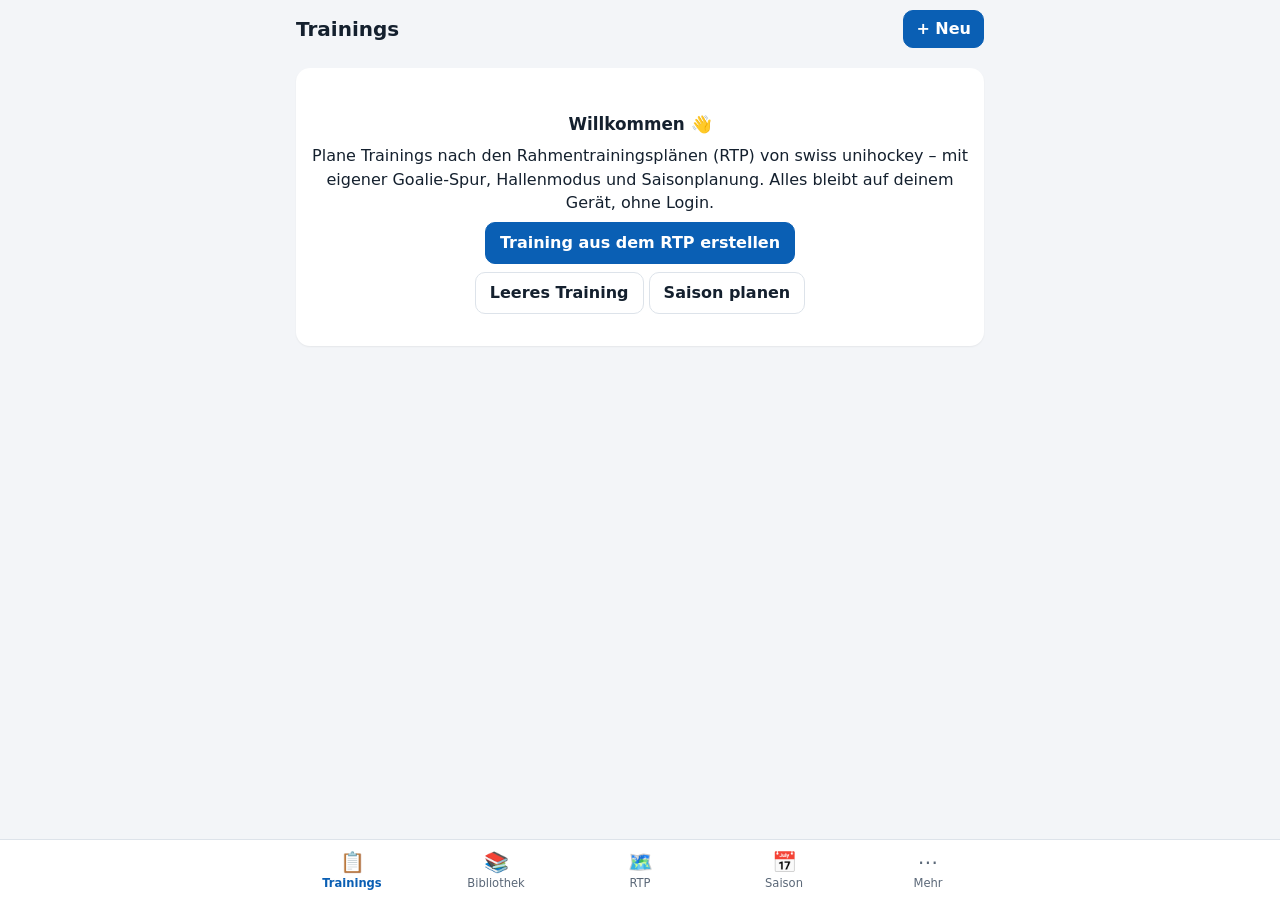
==== app/index.html @ ea3c682f "Unihockey-Trainingsplaner: erste Version Co-Authored-By: Claude Fable 5.2 <noreply@anthropic.com>" ====
<!doctype html>
<html lang="de">
<head>
<meta charset="utf-8">
<meta name="viewport" content="width=device-width,initial-scale=1,viewport-fit=cover">
<title>Unihockey Trainingsplaner</title>
<meta name="description" content="Trainings nach den Rahmentrainingsplänen planen – mit Goalie-Spur, Hallenmodus und Saisonplanung. Ohne Login, offline nutzbar.">
<meta name="theme-color" content="#0a5fb4">
<meta name="mobile-web-app-capable" content="yes">
<meta name="apple-mobile-web-app-capable" content="yes">
<meta name="apple-mobile-web-app-title" content="Trainingsplaner">
<link rel="manifest" href="manifest.webmanifest">
<link rel="icon" href="icon-192.png">
<link rel="apple-touch-icon" href="icon-192.png">
<link rel="stylesheet" href="style.css">
</head>
<body>
<main id="app"></main>
<nav id="nav"></nav>
<div id="modal"></div>
<div id="toast"></div>
<script src="data-rtp.js"></script>
<script src="data-goalie.js"></script>
<script src="qrcode.js"></script>
<script src="app.js"></script>
</body>
</html>
---- app/style.css ----
:root {
  --bg: #f3f5f8; --card: #fff; --text: #14202e; --muted: #5b6878; --line: #dde3ea; --pri: #0a5fb4; --pri-t: #fff;
  --gbg: #fff3e3; --gfg: #a5540a; --danger: #c0392b; --c: #6b7785; --nav: 60px;
}
@media (prefers-color-scheme: dark) {
  :root { --bg: #0e141b; --card: #18212b; --text: #e8eef5; --muted: #9aa8b8; --line: #2a3644; --pri: #4b9df0; --pri-t: #06182b; --gbg: #33250f; --gfg: #f0b673; --danger: #ef6b5c; }
}
* { box-sizing: border-box; -webkit-tap-highlight-color: transparent; }
html { -webkit-text-size-adjust: 100%; }
body { margin: 0; background: var(--bg); color: var(--text); font: 16px/1.45 system-ui, -apple-system, "Segoe UI", Roboto, sans-serif; overscroll-behavior-y: contain; }
#app { max-width: 720px; margin: 0 auto; padding: 0 16px calc(var(--nav) + 28px + env(safe-area-inset-bottom)); }
a { color: var(--pri); text-decoration: none; }
h1 { font-size: 1.25rem; margin: 0; flex: 1; overflow: hidden; text-overflow: ellipsis; white-space: nowrap; }
h2 { font-size: 1.05rem; margin: 20px 0 8px; } h3 { font-size: .95rem; margin: 16px 0 6px; }
.nomargin { margin: 0 0 4px; } p { margin: 8px 0; } ul { margin: 6px 0; padding-left: 20px; }
.muted { color: var(--muted); } .small { font-size: .86rem; } .center { text-align: center; justify-content: center; } .nowrap { white-space: nowrap; } .warn { color: var(--danger); }
.top { position: sticky; top: 0; z-index: 5; display: flex; align-items: center; gap: 10px; padding: calc(10px + env(safe-area-inset-top)) 0 10px; background: var(--bg); }
.back { font-size: 2rem; line-height: 1; padding: 0 10px 4px 0; }
.card { display: block; background: var(--card); color: var(--text); border-radius: 14px; padding: 12px 14px; margin: 10px 0; box-shadow: 0 1px 2px rgba(0, 0, 0, .06); }
.item, .lcard, .week[style] { border-left: 5px solid var(--c); }
.row { display: flex; align-items: center; gap: 8px; } .row.wrap { flex-wrap: wrap; } .grow { flex: 1; } .col { display: flex; flex-direction: column; gap: 8px; }
.row > b:first-child { flex: 1; min-width: 0; }
.grid2 { display: grid; grid-template-columns: 1fr 1fr; gap: 10px; }
.btn { display: inline-flex; align-items: center; justify-content: center; gap: 6px; min-height: 42px; padding: 8px 14px; border-radius: 10px; border: 1px solid var(--line); background: var(--card); color: var(--text); font: inherit; font-weight: 600; cursor: pointer; }
.btn.pri { background: var(--pri); color: var(--pri-t); border-color: var(--pri); }
.btn.sm { min-height: 34px; padding: 4px 10px; font-size: .86rem; } .btn.big { min-height: 54px; font-size: 1.1rem; flex: 1; }
.btn.block { width: 100%; margin: 10px 0; } .btn.danger { color: var(--danger); } .btn.gbtn { color: var(--gfg); background: var(--gbg); border-color: transparent; }
.btn:disabled { opacity: .4; }
label { display: block; font-size: .8rem; color: var(--muted); margin: 10px 0 0; }
input, select, textarea { width: 100%; font: inherit; color: var(--text); background: var(--bg); border: 1px solid var(--line); border-radius: 10px; padding: 9px 10px; margin-top: 3px; min-height: 42px; }
textarea { resize: vertical; line-height: 1.4; }
input.title { font-size: 1.15rem; font-weight: 700; background: transparent; border-color: transparent; padding-left: 0; }
input[type=search] { margin: 4px 0 8px; background: var(--card); }
details > summary { cursor: pointer; padding: 8px 0; font-weight: 600; } details.card > summary { padding: 2px 0; }
.dot { display: inline-block; width: 10px; height: 10px; border-radius: 50%; margin-right: 6px; background: var(--c); }
.chips { display: flex; flex-wrap: wrap; gap: 6px; margin: 8px 0; }
.chip { display: inline-flex; align-items: center; min-height: 32px; padding: 3px 11px; border-radius: 16px; border: 1px solid var(--line); background: var(--card); color: var(--text); font: inherit; font-size: .84rem; cursor: pointer; }
span.chip { min-height: 24px; cursor: default; } .chip[style] { border-color: var(--c); color: var(--c); }
.chip.sel { background: var(--pri); border-color: var(--pri); color: var(--pri-t); }
.bar { display: flex; height: 6px; border-radius: 3px; overflow: hidden; gap: 2px; margin-top: 8px; } .bar i { display: block; }
.item .name { flex: 1; min-width: 0; font-weight: 600; background: transparent; border-color: transparent; padding-left: 2px; }
.item .min { width: 54px; padding: 9px 6px; text-align: right; flex: none; }
.tog { border: 0; background: none; color: var(--muted); font-size: 1.1rem; min-width: 26px; padding: 0; min-height: 42px; cursor: pointer; }
.gline { color: var(--muted); padding: 2px 0 2px 34px; overflow: hidden; text-overflow: ellipsis; white-space: nowrap; cursor: pointer; }
.gbox { background: var(--gbg); border-radius: 10px; padding: 10px 12px; margin: 10px 0; } .gbox > b { color: var(--gfg); } .gbox p { margin: 4px 0; }
.gbox input, .gbox select, .gbox textarea { background: var(--card); }
.acts { margin-top: 12px; } .sum { margin: 14px 2px 4px; } .foot { margin-top: 22px; }
.pickbar { background: var(--pri); color: var(--pri-t); } .empty { text-align: center; padding: 24px 16px; }
.slot { padding: 6px 0; border-top: 1px solid var(--line); } .slot:first-of-type { border-top: 0; }
.week.hol { opacity: .55; } .week.now { outline: 2px solid var(--pri); }
#nav { position: fixed; left: 0; right: 0; bottom: 0; z-index: 10; display: flex; justify-content: center; background: var(--card); border-top: 1px solid var(--line); padding-bottom: env(safe-area-inset-bottom); }
#nav a { flex: 1; max-width: 144px; height: var(--nav); display: flex; flex-direction: column; align-items: center; justify-content: center; font-size: .72rem; color: var(--muted); }
#nav a span { font-size: 1.25rem; line-height: 1.3; } #nav a.on { color: var(--pri); font-weight: 700; }
#modal { display: none; } #modal.on { display: block; position: fixed; inset: 0; z-index: 20; }
.backdrop { position: absolute; inset: 0; background: rgba(0, 0, 0, .5); }
.sheet { position: absolute; left: 0; right: 0; bottom: 0; max-width: 720px; margin: 0 auto; max-height: 90vh; overflow: auto; background: var(--card); border-radius: 18px 18px 0 0; padding: 6px 18px calc(20px + env(safe-area-inset-bottom)); }
.qr { max-width: 280px; margin: 12px auto; background: #fff; padding: 6px; border-radius: 10px; } .qr svg { display: block; width: 100%; height: auto; }
#toast { position: fixed; left: 50%; bottom: calc(var(--nav) + 20px + env(safe-area-inset-bottom)); transform: translateX(-50%) translateY(20px); background: #14202e; color: #fff; padding: 9px 16px; border-radius: 20px; font-size: .9rem; opacity: 0; pointer-events: none; transition: .2s; z-index: 30; white-space: nowrap; }
#toast.on { opacity: 1; transform: translateX(-50%); }
/* Hallenmodus */
body.running #nav { display: none; } body.running #app { padding-bottom: 110px; }
.runtop { padding: calc(10px + env(safe-area-inset-top)) 0 8px; }
.dots { display: flex; gap: 3px; margin: 4px 0 14px; } .dots i { height: 8px; border-radius: 4px; background: var(--line); cursor: pointer; } .dots i.done { background: var(--muted); } .dots i.cur { background: var(--c); }
.runname { white-space: normal; font-size: 1.7rem; line-height: 1.2; text-align: center; border-bottom: 4px solid var(--c); padding-bottom: 8px; }
.clock { font-size: 4.6rem; font-weight: 800; text-align: center; font-variant-numeric: tabular-nums; line-height: 1.15; } .clock.over { color: var(--danger); }
.run .card p, .run .gbox p { font-size: 1.05rem; }
.runnav { position: fixed; left: 0; right: 0; bottom: 0; max-width: 720px; margin: 0 auto; padding: 10px 16px calc(12px + env(safe-area-inset-bottom)); background: var(--bg); }
@media print {
  #nav, .top .btn, .back, #toast { display: none !important; } body { background: #fff; color: #000; } .top { position: static; }
  .card { box-shadow: none; border: 1px solid #ccc; break-inside: avoid; } #app { max-width: none; padding: 0; }
}
/* Blöcke, Auswahl, Rückgängig */
.top .btn { min-height: 38px; padding: 6px 12px; }
.ghead { margin-top: 18px; } .ghead h2 { flex: 1; margin: 0; min-width: 0; }
.tcard.past { opacity: .6; } .tcard.picked { outline: 2px solid var(--pri); } .tcard[data-a] { cursor: pointer; }
.selbar { position: sticky; top: 58px; z-index: 4; } .selbar b { flex: 1; }
#toast.act { pointer-events: auto; } #toast button { margin-left: 10px; background: none; border: 0; color: #7cc0ff; font: inherit; font-weight: 700; cursor: pointer; padding: 4px; }
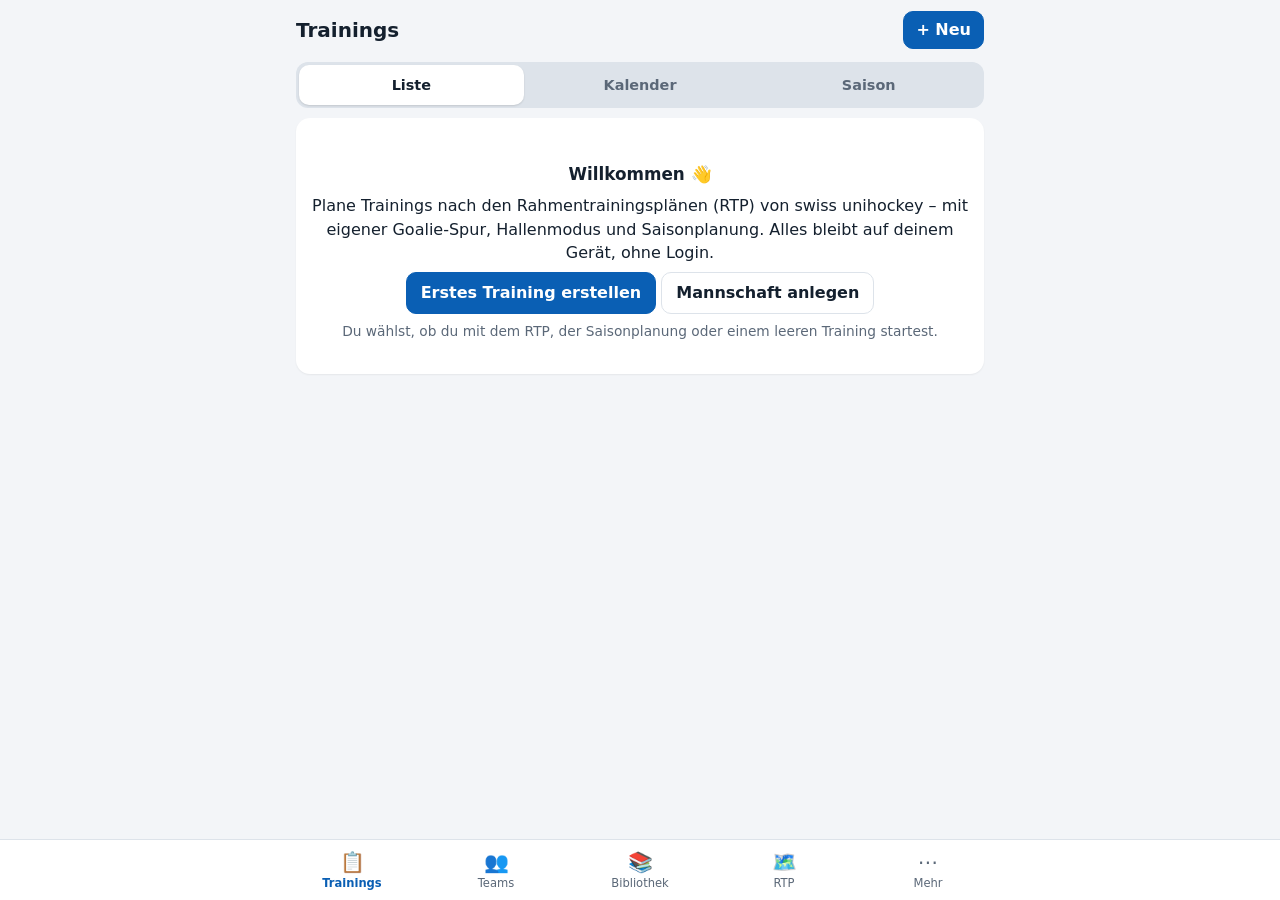
==== commit 4bcef77e: "UTP-Erklärungen schneller öffnen: Verbindung vorab aufbauen Co-Authored-By: Claude Fable 5.2 <norepl" ====
--- a/app/index.html
+++ b/app/index.html
@@ -9,6 +9,8 @@
 <meta name="mobile-web-app-capable" content="yes">
 <meta name="apple-mobile-web-app-capable" content="yes">
 <meta name="apple-mobile-web-app-title" content="Trainingsplaner">
+<link rel="preconnect" href="https://utp.swissunihockey.ch">
+<link rel="dns-prefetch" href="https://utp.swissunihockey.ch">
 <link rel="manifest" href="manifest.webmanifest">
 <link rel="icon" href="icon-192.png">
 <link rel="apple-touch-icon" href="icon-192.png">
--- a/app/style.css
+++ b/app/style.css
@@ -14,8 +14,12 @@
 h2 { font-size: 1.05rem; margin: 20px 0 8px; } h3 { font-size: .95rem; margin: 16px 0 6px; }
 .nomargin { margin: 0 0 4px; } p { margin: 8px 0; } ul { margin: 6px 0; padding-left: 20px; }
 .muted { color: var(--muted); } .small { font-size: .86rem; } .center { text-align: center; justify-content: center; } .nowrap { white-space: nowrap; } .warn { color: var(--danger); }
-.top { position: sticky; top: 0; z-index: 5; display: flex; align-items: center; gap: 10px; padding: calc(10px + env(safe-area-inset-top)) 0 10px; background: var(--bg); }
-.back { font-size: 2rem; line-height: 1; padding: 0 10px 4px 0; }
+.top { position: sticky; top: 0; z-index: 5; padding: calc(8px + env(safe-area-inset-top)) 0 8px; background: var(--bg); }
+.trow { display: flex; align-items: center; gap: 10px; min-height: 44px; } .ttl { flex: 1; min-width: 0; } .sub { font-size: .8rem; color: var(--muted); overflow: hidden; text-overflow: ellipsis; white-space: nowrap; }
+.back { display: inline-flex; align-items: center; gap: 2px; min-height: 44px; font-size: 1.9rem; line-height: 1; padding: 0 6px 3px 0; flex: none; } .back span { font-size: .88rem; font-weight: 600; padding-bottom: 3px; max-width: 5.5em; overflow: hidden; text-overflow: ellipsis; white-space: nowrap; }
+.ctx { display: flex; flex-wrap: wrap; align-items: center; gap: 8px; margin-top: 6px; padding: 8px 10px; border-radius: 12px; background: var(--pri); color: var(--pri-t); font-size: .86rem; line-height: 1.3; } .ctx .btn { background: transparent; color: var(--pri-t); border-color: currentColor; }
+.steps { display: flex; gap: 4px; flex: 0 0 100%; } .steps i { flex: 1; height: 4px; border-radius: 2px; background: rgba(255,255,255,.35); } .steps i.on { background: var(--pri-t); }
+.card.okbar { display: flex; align-items: center; gap: 8px; border-left: 5px solid #2e9e6b; } .card.choice { width: 100%; text-align: left; border: 0; font: inherit; cursor: pointer; display: flex; flex-direction: column; gap: 4px; padding: 16px; min-height: 64px; }
 .card { display: block; background: var(--card); color: var(--text); border-radius: 14px; padding: 12px 14px; margin: 10px 0; box-shadow: 0 1px 2px rgba(0, 0, 0, .06); }
 .item, .lcard, .week[style] { border-left: 5px solid var(--c); }
 .row { display: flex; align-items: center; gap: 8px; } .row.wrap { flex-wrap: wrap; } .grow { flex: 1; } .col { display: flex; flex-direction: column; gap: 8px; }
@@ -45,7 +49,7 @@
 .gbox { background: var(--gbg); border-radius: 10px; padding: 10px 12px; margin: 10px 0; } .gbox > b { color: var(--gfg); } .gbox p { margin: 4px 0; }
 .gbox input, .gbox select, .gbox textarea { background: var(--card); }
 .acts { margin-top: 12px; } .sum { margin: 14px 2px 4px; } .foot { margin-top: 22px; }
-.pickbar { background: var(--pri); color: var(--pri-t); } .empty { text-align: center; padding: 24px 16px; }
+.empty { text-align: center; padding: 24px 16px; }
 .slot { padding: 6px 0; border-top: 1px solid var(--line); } .slot:first-of-type { border-top: 0; }
 .week.hol { opacity: .55; } .week.now { outline: 2px solid var(--pri); }
 #nav { position: fixed; left: 0; right: 0; bottom: 0; z-index: 10; display: flex; justify-content: center; background: var(--card); border-top: 1px solid var(--line); padding-bottom: env(safe-area-inset-bottom); }
@@ -66,7 +70,7 @@
 .run .card p, .run .gbox p { font-size: 1.05rem; }
 .runnav { position: fixed; left: 0; right: 0; bottom: 0; max-width: 720px; margin: 0 auto; padding: 10px 16px calc(12px + env(safe-area-inset-bottom)); background: var(--bg); }
 @media print {
-  #nav, .top .btn, .back, #toast { display: none !important; } body { background: #fff; color: #000; } .top { position: static; }
+  #nav, .top .btn, .back, #toast, .utp, .ctx { display: none !important; } body { background: #fff; color: #000; } .top { position: static; }
   .card { box-shadow: none; border: 1px solid #ccc; break-inside: avoid; } #app { max-width: none; padding: 0; }
 }
 /* Blöcke, Auswahl, Rückgängig */
@@ -75,3 +79,20 @@
 .tcard.past { opacity: .6; } .tcard.picked { outline: 2px solid var(--pri); } .tcard[data-a] { cursor: pointer; }
 .selbar { position: sticky; top: 58px; z-index: 4; } .selbar b { flex: 1; }
 #toast.act { pointer-events: auto; } #toast button { margin-left: 10px; background: none; border: 0; color: #7cc0ff; font: inherit; font-weight: 700; cursor: pointer; padding: 4px; }
+
+/* RTP-Zusammenfassung */
+.rtpsum { border-left: 4px solid var(--pri); } .rtpsum > summary, .rs-h { font-weight: 600; font-size: .95rem; display: block; }
+.rtpsum .rs-v { margin: 0 0 8px; } .rtpsum .small.muted { margin-top: 8px; } .rtpsum .rs-sec { margin: 4px 0 0; }
+.run .rtpsum p { font-size: .95rem; }
+
+/* Mannschaften, Umschalter */
+.seg { display: flex; gap: 4px; padding: 3px; margin: 2px 0 8px; border-radius: 12px; background: var(--line); } .seg a { flex: 1; text-align: center; padding: 8px 6px; min-height: 40px; border-radius: 10px; color: var(--muted); font-weight: 600; font-size: .9rem; display: flex; align-items: center; justify-content: center; } .seg a.on { background: var(--card); color: var(--text); box-shadow: 0 1px 2px rgba(0,0,0,.12); }
+.chip.swatch { width: 40px; min-height: 40px; padding: 0; border-radius: 50%; border: 3px solid transparent; } .chip.swatch.sel { border-color: var(--text); background: var(--c); }
+.tcard .dot, .chip .dot { margin-right: 5px; }
+
+/* Kalender */
+.calnav { margin: 4px 0 8px; } .calnav .btn { min-width: 48px; font-size: 1.3rem; } .calnav b { font-size: 1.05rem; }
+.cal-h, .cal-g { display: grid; grid-template-columns: repeat(7, 1fr); gap: 3px; } .cal-h span { text-align: center; font-size: .75rem; color: var(--muted); padding: 2px 0 4px; }
+.cal-d { min-height: 52px; padding: 4px 2px; border: 1px solid var(--line); border-radius: 10px; background: var(--card); color: var(--text); font: inherit; display: flex; flex-direction: column; align-items: center; justify-content: flex-start; gap: 4px; cursor: pointer; }
+.cal-d .n { font-size: .9rem; font-weight: 600; line-height: 1.2; } .cal-d.oth { opacity: .45; } .cal-d.today .n { background: var(--pri); color: var(--pri-t); border-radius: 50%; min-width: 24px; text-align: center; } .cal-d.sel { outline: 2px solid var(--pri); outline-offset: -1px; }
+.cal-d .dots { display: flex; gap: 3px; align-items: center; min-height: 8px; } .cal-d .dots i { width: 8px; height: 8px; border-radius: 50%; display: block; } .cal-d .dots b { font-size: .65rem; color: var(--muted); }
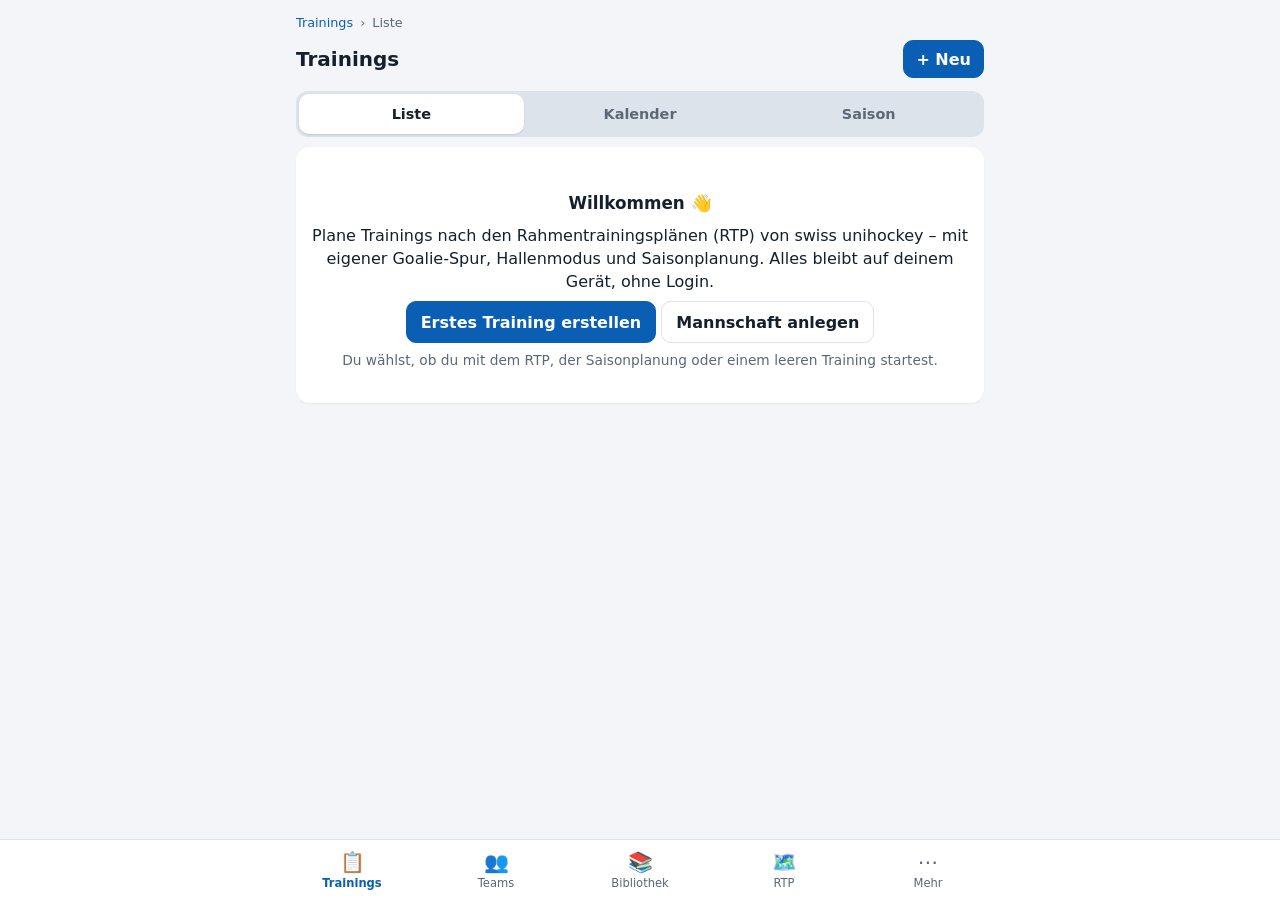
==== commit 73d5c891: "Athletik der D-Junioren als einzelne Uebungen mit RTP-Angaben; Swiss Way Warm-up mit Tagesauswahl Pr" ====
--- a/app/index.html
+++ b/app/index.html
@@ -23,7 +23,10 @@
 <div id="toast"></div>
 <script src="data-rtp.js"></script>
 <script src="data-goalie.js"></script>
+<script src="data-swissway.js"></script>
+<script src="data-utp.js"></script>
 <script src="qrcode.js"></script>
+<script src="sync-config.js"></script>
 <script src="app.js"></script>
 </body>
 </html>
--- a/app/style.css
+++ b/app/style.css
@@ -61,6 +61,14 @@
 .qr { max-width: 280px; margin: 12px auto; background: #fff; padding: 6px; border-radius: 10px; } .qr svg { display: block; width: 100%; height: auto; }
 #toast { position: fixed; left: 50%; bottom: calc(var(--nav) + 20px + env(safe-area-inset-bottom)); transform: translateX(-50%) translateY(20px); background: #14202e; color: #fff; padding: 9px 16px; border-radius: 20px; font-size: .9rem; opacity: 0; pointer-events: none; transition: .2s; z-index: 30; white-space: nowrap; }
 #toast.on { opacity: 1; transform: translateX(-50%); }
+/* Brotkrumen (Kopfzeile): alle Ebenen ausser der letzten sind Links; bei Platzmangel scrollt nur die Leiste */
+.crumbs { display: flex; align-items: center; gap: 5px; overflow-x: auto; white-space: nowrap; font-size: .8rem; line-height: 1.2; margin: 0 -2px; scrollbar-width: none; overscroll-behavior-x: contain; }
+.crumbs::-webkit-scrollbar { display: none; }
+.crumbs > * { flex: none; max-width: 13em; overflow: hidden; text-overflow: ellipsis; padding: 7px 2px; }
+.crumbs i { font-style: normal; color: var(--muted); padding-left: 0; padding-right: 0; }
+.crumbs a { color: var(--pri); } .crumbs .cur { color: var(--muted); }
+.crumbs.run { padding-top: env(safe-area-inset-top); font-size: .72rem; margin: 0; } .crumbs.run > * { padding-top: 4px; padding-bottom: 0; color: var(--muted); }
+.run .crumbs + .runtop { padding-top: 2px; }
 /* Hallenmodus */
 body.running #nav { display: none; } body.running #app { padding-bottom: 110px; }
 .runtop { padding: calc(10px + env(safe-area-inset-top)) 0 8px; }
@@ -70,14 +78,14 @@
 .run .card p, .run .gbox p { font-size: 1.05rem; }
 .runnav { position: fixed; left: 0; right: 0; bottom: 0; max-width: 720px; margin: 0 auto; padding: 10px 16px calc(12px + env(safe-area-inset-bottom)); background: var(--bg); }
 @media print {
-  #nav, .top .btn, .back, #toast, .utp, .ctx { display: none !important; } body { background: #fff; color: #000; } .top { position: static; }
+  #nav, .top .btn, .back, .crumbs, #toast, .utp, .ctx { display: none !important; } body { background: #fff; color: #000; } .top { position: static; }
   .card { box-shadow: none; border: 1px solid #ccc; break-inside: avoid; } #app { max-width: none; padding: 0; }
 }
 /* Blöcke, Auswahl, Rückgängig */
 .top .btn { min-height: 38px; padding: 6px 12px; }
 .ghead { margin-top: 18px; } .ghead h2 { flex: 1; margin: 0; min-width: 0; }
 .tcard.past { opacity: .6; } .tcard.picked { outline: 2px solid var(--pri); } .tcard[data-a] { cursor: pointer; }
-.selbar { position: sticky; top: 58px; z-index: 4; } .selbar b { flex: 1; }
+.selbar { position: sticky; top: 92px; z-index: 4; } .selbar b { flex: 1; }
 #toast.act { pointer-events: auto; } #toast button { margin-left: 10px; background: none; border: 0; color: #7cc0ff; font: inherit; font-weight: 700; cursor: pointer; padding: 4px; }
 
 /* RTP-Zusammenfassung */
@@ -90,9 +98,51 @@
 .chip.swatch { width: 40px; min-height: 40px; padding: 0; border-radius: 50%; border: 3px solid transparent; } .chip.swatch.sel { border-color: var(--text); background: var(--c); }
 .tcard .dot, .chip .dot { margin-right: 5px; }
 
+/* Saison: Trainings der Woche */
+.wkt { display: flex; align-items: center; gap: 10px; min-height: 48px; padding: 6px 0; margin-top: 4px; border-top: 1px solid var(--line); color: var(--text); } .wkt.past { opacity: .6; }
+.wkt .wd { flex: none; width: 5.4em; font-weight: 600; font-size: .9rem; } .wkt .wt { flex: 1; min-width: 0; display: flex; flex-direction: column; } .wkt .wt b { font-weight: 600; } .wkt .wt .small { overflow: hidden; text-overflow: ellipsis; white-space: nowrap; }
+.week .chips { margin: 8px 0 0; }
 /* Kalender */
-.calnav { margin: 4px 0 8px; } .calnav .btn { min-width: 48px; font-size: 1.3rem; } .calnav b { font-size: 1.05rem; }
+.calnav { margin: 4px 0 8px; } .calnav .btn { min-width: 48px; font-size: 1.3rem; } .calnav .btn.sm { font-size: .86rem; min-width: 0; } .calnav b { font-size: 1.05rem; }
 .cal-h, .cal-g { display: grid; grid-template-columns: repeat(7, 1fr); gap: 3px; } .cal-h span { text-align: center; font-size: .75rem; color: var(--muted); padding: 2px 0 4px; }
 .cal-d { min-height: 52px; padding: 4px 2px; border: 1px solid var(--line); border-radius: 10px; background: var(--card); color: var(--text); font: inherit; display: flex; flex-direction: column; align-items: center; justify-content: flex-start; gap: 4px; cursor: pointer; }
 .cal-d .n { font-size: .9rem; font-weight: 600; line-height: 1.2; } .cal-d.oth { opacity: .45; } .cal-d.today .n { background: var(--pri); color: var(--pri-t); border-radius: 50%; min-width: 24px; text-align: center; } .cal-d.sel { outline: 2px solid var(--pri); outline-offset: -1px; }
 .cal-d .dots { display: flex; gap: 3px; align-items: center; min-height: 8px; } .cal-d .dots i { width: 8px; height: 8px; border-radius: 50%; display: block; } .cal-d .dots b { font-size: .65rem; color: var(--muted); }
+
+/* Trainingszeiten einer Mannschaft */
+.sess { border: 1px solid var(--line); border-radius: 12px; padding: 2px 10px 10px; margin: 8px 0; } .sess .row { align-items: flex-end; } .sess .row .btn { margin-bottom: 0; flex: none; }
+.sgrid { display: grid; grid-template-columns: 1.45fr 1fr .8fr; gap: 8px; } .sgrid select, .sgrid input { padding-left: 8px; padding-right: 6px; }
+.card.choice.sel { outline: 2px solid var(--pri); } .card.choice:disabled { opacity: .5; } .card.choice { margin: 8px 0; }
+
+/* Athletik-Angaben (RTP) als kleine Tabelle */
+.athbox { background: var(--bg); border-radius: 10px; padding: 8px 12px; margin: 8px 0; }
+.ath { border-collapse: collapse; width: 100%; font-size: .9rem; } .ath th { text-align: left; font-weight: 600; color: var(--muted); padding: 5px 10px 5px 0; vertical-align: top; white-space: nowrap; width: 1%; } .ath td { padding: 5px 0; }
+.ath tr + tr th, .ath tr + tr td { border-top: 1px solid var(--line); } .athbox p { margin: 6px 0 2px; } .run .ath { font-size: 1.05rem; }
+/* Material */
+.matcard { border-left: 4px solid var(--gfg); } .matnone { margin: 6px 2px; }
+
+/* Erklärung (UTP-Text) */
+.expl { border-top: 1px solid var(--line); margin-top: 8px; } .expl > summary { font-weight: 600; } .exb p { margin: 4px 0; } .exb ul { margin: 4px 0; padding-left: 20px; } .exb li.sub { margin-left: 16px; list-style: circle; }
+.exh { font-weight: 700; margin-top: 12px; } .exh2 { font-weight: 600; font-size: .9rem; color: var(--muted); margin-top: 8px; }
+.run .exb p, .run .exb li { font-size: 1.05rem; }
+@media print { .expl { display: none; } }
+.expl.open { border-top: 0; margin: 0 0 8px; padding: 10px 12px; background: var(--bg); border-radius: 10px; }
+.cxbox { background: var(--bg); border-radius: 10px; padding: 10px 12px; margin: 8px 0; } .cxbox textarea { background: var(--card); }
+
+/* Spielerliste, Anwesenheit, J+S */
+.attlink { display: flex; align-items: center; gap: 10px; min-height: 48px; } .attlink b { flex: 1; }
+.att { display: flex; align-items: center; gap: 14px; width: 100%; min-height: 62px; padding: 8px 14px; margin: 8px 0; border-radius: 14px; border: 2px solid var(--line); background: var(--card); color: var(--text); font: inherit; text-align: left; cursor: pointer; }
+.att .box { flex: none; width: 34px; height: 34px; border-radius: 9px; border: 2px solid var(--muted); display: flex; align-items: center; justify-content: center; font-weight: 800; font-size: 1.25rem; }
+.att.on { border-color: var(--pri); } .att.on .box { background: var(--pri); border-color: var(--pri); color: var(--pri-t); } .att.on .box::after { content: '✓'; }
+.att b { font-size: 1.05rem; }
+.prow { display: flex; align-items: center; gap: 8px; width: 100%; min-height: 46px; padding: 6px 2px; border: 0; border-top: 1px solid var(--line); background: none; color: var(--text); font: inherit; text-align: left; cursor: pointer; }
+.prow .pn { flex: 1; min-width: 0; font-weight: 600; overflow: hidden; text-overflow: ellipsis; white-space: nowrap; }
+.tscroll { overflow-x: auto; margin: 10px 0 6px; border: 1px solid var(--line); border-radius: 10px; max-width: 100%; }
+.aw { border-collapse: collapse; font-size: .84rem; width: max-content; min-width: 100%; }
+.aw th, .aw td { padding: 7px 9px; border-bottom: 1px solid var(--line); text-align: center; white-space: nowrap; }
+.aw thead th { font-weight: 600; color: var(--muted); } .aw tbody th { position: sticky; left: 0; z-index: 1; background: var(--card); text-align: left; font-weight: 600; }
+.aw thead th:first-child { position: sticky; left: 0; background: var(--card); text-align: left; z-index: 1; } .aw td.y { color: var(--pri); font-weight: 800; } .aw td.n, .aw td.x { color: var(--muted); } .aw td.tot { font-variant-numeric: tabular-nums; }
+.chk { display: flex; align-items: center; gap: 10px; font-size: .92rem; color: var(--text); margin: 12px 0 4px; } .chk input { width: 24px; height: 24px; min-height: 0; margin: 0; flex: none; }
+.warnbox { border-left: 4px solid var(--danger); background: var(--bg); padding: 10px 12px; border-radius: 10px; margin: 10px 0; font-size: .92rem; }
+.spcard { border-left: 5px solid var(--pri); } .spcard .row { margin: 6px 0; } .spcard .btn { flex: none; }
+.rotop { border-left: 5px solid var(--danger); font-weight: 600; }
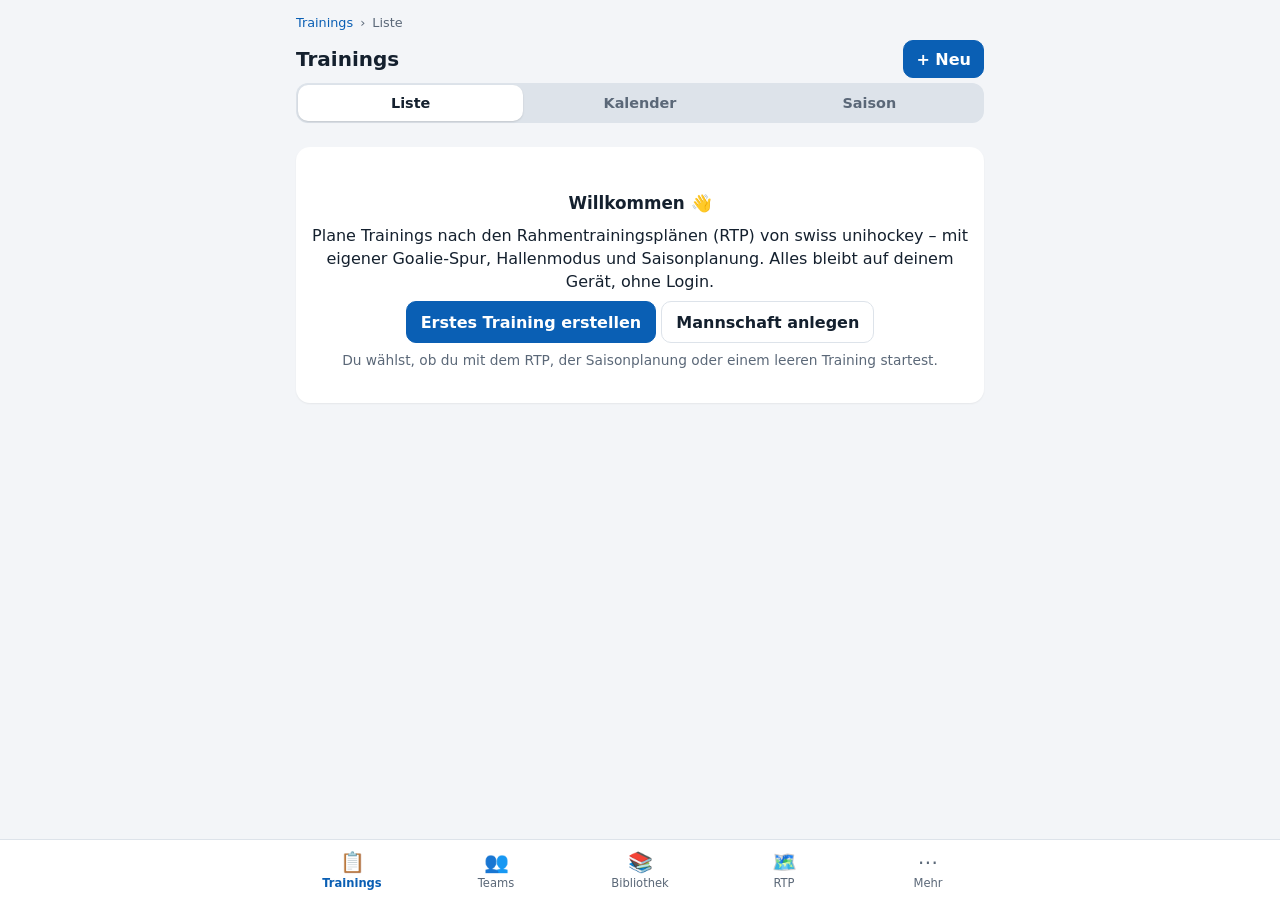
==== commit 9cf42e69: "Browser-Schutz (Content-Security-Policy): nur eigene Skripte, Verbindungen nur zum Supabase-Projekt;" ====
--- a/app/index.html
+++ b/app/index.html
@@ -3,6 +3,9 @@
 <head>
 <meta charset="utf-8">
 <meta name="viewport" content="width=device-width,initial-scale=1,viewport-fit=cover">
+<!-- Browser-Schutz: nur eigene Skripte, Netzverbindungen nur zum eigenen Ursprung und zum Supabase-Projekt (localhost:5180 = Test-Server tools/sync-mock.js). Bei neuem Supabase-Projekt die Adresse hier anpassen. -->
+<meta http-equiv="Content-Security-Policy" content="default-src 'self'; script-src 'self'; style-src 'self' 'unsafe-inline'; img-src 'self' data: blob:; font-src 'self'; connect-src 'self' https://pkalqhbueopztvznxukj.supabase.co http://localhost:5180 http://127.0.0.1:5180; worker-src 'self'; manifest-src 'self'; frame-src 'none'; object-src 'none'; base-uri 'none'; form-action 'none'">
+<meta name="referrer" content="no-referrer">
 <title>Unihockey Trainingsplaner</title>
 <meta name="description" content="Trainings nach den Rahmentrainingsplänen planen – mit Goalie-Spur, Hallenmodus und Saisonplanung. Ohne Login, offline nutzbar.">
 <meta name="theme-color" content="#0a5fb4">
--- a/app/style.css
+++ b/app/style.css
@@ -40,7 +40,7 @@
 .chips { display: flex; flex-wrap: wrap; gap: 6px; margin: 8px 0; }
 .chip { display: inline-flex; align-items: center; min-height: 32px; padding: 3px 11px; border-radius: 16px; border: 1px solid var(--line); background: var(--card); color: var(--text); font: inherit; font-size: .84rem; cursor: pointer; }
 span.chip { min-height: 24px; cursor: default; } .chip[style] { border-color: var(--c); color: var(--c); }
-.chip.sel { background: var(--pri); border-color: var(--pri); color: var(--pri-t); }
+.chip:disabled { opacity: .45; } .chip.sel { background: var(--pri); border-color: var(--pri); color: var(--pri-t); }
 .bar { display: flex; height: 6px; border-radius: 3px; overflow: hidden; gap: 2px; margin-top: 8px; } .bar i { display: block; }
 .item .name { flex: 1; min-width: 0; font-weight: 600; background: transparent; border-color: transparent; padding-left: 2px; }
 .item .min { width: 54px; padding: 9px 6px; text-align: right; flex: none; }
@@ -78,14 +78,14 @@
 .run .card p, .run .gbox p { font-size: 1.05rem; }
 .runnav { position: fixed; left: 0; right: 0; bottom: 0; max-width: 720px; margin: 0 auto; padding: 10px 16px calc(12px + env(safe-area-inset-bottom)); background: var(--bg); }
 @media print {
-  #nav, .top .btn, .back, .crumbs, #toast, .utp, .ctx { display: none !important; } body { background: #fff; color: #000; } .top { position: static; }
+  #nav, .top .btn, .back, .crumbs, .tnav, #toast, .utp, .ctx { display: none !important; } body { background: #fff; color: #000; } .top { position: static; }
   .card { box-shadow: none; border: 1px solid #ccc; break-inside: avoid; } #app { max-width: none; padding: 0; }
 }
 /* Blöcke, Auswahl, Rückgängig */
 .top .btn { min-height: 38px; padding: 6px 12px; }
 .ghead { margin-top: 18px; } .ghead h2 { flex: 1; margin: 0; min-width: 0; }
 .tcard.past { opacity: .6; } .tcard.picked { outline: 2px solid var(--pri); } .tcard[data-a] { cursor: pointer; }
-.selbar { position: sticky; top: 92px; z-index: 4; } .selbar b { flex: 1; }
+.selbar { position: sticky; top: calc(var(--hh, 92px) + 4px); z-index: 4; } .selbar b { flex: 1; }
 #toast.act { pointer-events: auto; } #toast button { margin-left: 10px; background: none; border: 0; color: #7cc0ff; font: inherit; font-weight: 700; cursor: pointer; padding: 4px; }
 
 /* RTP-Zusammenfassung */
@@ -93,6 +93,20 @@
 .rtpsum .rs-v { margin: 0 0 8px; } .rtpsum .small.muted { margin-top: 8px; } .rtpsum .rs-sec { margin: 4px 0 0; }
 .run .rtpsum p { font-size: .95rem; }
 
+/* Umschalter und Mannschaftsfilter in der Kopfzeile */
+.top .seg { margin: 2px 0 6px; padding: 2px; } .top .seg a { min-height: 36px; padding: 5px 6px; }
+.top .chips.one { position: relative; flex-wrap: nowrap; overflow-x: auto; margin: 0 -2px; padding: 0 2px 2px; scrollbar-width: none; overscroll-behavior-x: contain; } .top .chips.one::-webkit-scrollbar { display: none; } .top .chips.one .chip { flex: none; white-space: nowrap; }
+.week { scroll-margin-top: calc(var(--hh, 120px) + 10px); }
+/* Blättern zwischen Trainings (Kopfzeile von Editor und Übersicht) */
+.tnav { display: flex; gap: 8px; margin-top: 6px; } .tnav .nv { flex: 1; min-width: 0; display: flex; flex-direction: column; justify-content: center; min-height: 44px; padding: 3px 10px; border-radius: 10px; border: 1px solid var(--line); background: var(--card); color: var(--text); line-height: 1.25; }
+.tnav .nv.n { text-align: right; } .tnav .nv b { font-size: .88rem; color: var(--pri); } .tnav .nv small { font-size: .72rem; color: var(--muted); overflow: hidden; text-overflow: ellipsis; white-space: nowrap; } .tnav .nv.dis { opacity: .45; } .tnav .nv.dis b { color: var(--muted); }
+/* Eigene Übung: Pflichtfelder, Auswahl-Chips, gesperrter Name */
+.fgrp { margin: 14px 0 4px; } .fgrp .chips { margin: 4px 0 6px; } .flab { font-size: .8rem; color: var(--muted); }
+.fgrp.bad { border-left: 3px solid var(--danger); padding-left: 9px; } .fgrp.bad .flab, label.bad { color: var(--danger); } label.bad input, label.bad textarea { border-color: var(--danger); }
+.reqmsg { display: block; color: var(--danger); font-size: .8rem; margin-top: 3px; } .req { color: var(--danger); font-style: normal; }
+.chips.wrapt .chip { white-space: normal; text-align: left; line-height: 1.25; padding: 6px 12px; border-radius: 14px; min-height: 36px; }
+.item .name.ro { display: flex; align-items: center; min-height: 42px; padding: 8px 2px; line-height: 1.3; overflow-wrap: anywhere; cursor: pointer; }
+.bad { scroll-margin-top: calc(var(--hh, 100px) + 12px); }
 /* Mannschaften, Umschalter */
 .seg { display: flex; gap: 4px; padding: 3px; margin: 2px 0 8px; border-radius: 12px; background: var(--line); } .seg a { flex: 1; text-align: center; padding: 8px 6px; min-height: 40px; border-radius: 10px; color: var(--muted); font-weight: 600; font-size: .9rem; display: flex; align-items: center; justify-content: center; } .seg a.on { background: var(--card); color: var(--text); box-shadow: 0 1px 2px rgba(0,0,0,.12); }
 .chip.swatch { width: 40px; min-height: 40px; padding: 0; border-radius: 50%; border: 3px solid transparent; } .chip.swatch.sel { border-color: var(--text); background: var(--c); }
@@ -146,3 +160,23 @@
 .warnbox { border-left: 4px solid var(--danger); background: var(--bg); padding: 10px 12px; border-radius: 10px; margin: 10px 0; font-size: .92rem; }
 .spcard { border-left: 5px solid var(--pri); } .spcard .row { margin: 6px 0; } .spcard .btn { flex: none; }
 .rotop { border-left: 5px solid var(--danger); font-weight: 600; }
+
+/* Training abschliessen: Anwesenheit, Reflexion */
+.pk { min-height: 44px; padding: 6px 4px; border-radius: 10px; border: 1px solid var(--line); background: var(--card); color: var(--text); font: inherit; font-size: 1rem; cursor: pointer; flex: 1; min-width: 0; }
+.pk.sel { background: var(--pri); border-color: var(--pri); color: var(--pri-t); font-weight: 700; } .pk:disabled { opacity: .5; }
+.pk.mid:not(.sel) { border-style: dashed; }
+.pick3 { display: flex; gap: 6px; margin: 8px 0 2px; } .pick3 .pk { min-height: 46px; }
+.scale { display: grid; grid-template-columns: repeat(5, 1fr); gap: 6px; margin-top: 6px; } .scale-l { display: flex; justify-content: space-between; gap: 6px; margin: 3px 2px 0; } .scale-l span { flex: 1; text-align: center; } .scale-l span:first-child { text-align: left; } .scale-l span:last-child { text-align: right; }
+.rfs { margin-top: 14px; } .rfz { margin: 6px 0 2px; }
+.rfx { border-top: 1px solid var(--line); padding: 8px 0 4px; } .rfx:first-of-type { border-top: 0; } .rfx .row { align-items: center; }
+.rfx .nm, .rfp .nm { flex: 1; min-width: 0; font-weight: 600; overflow-wrap: anywhere; } .rfx .pick3 { width: 156px; flex: none; margin: 0; } .rfp .pick3 { width: 206px; flex: none; margin: 0; }
+.rfwhy[hidden] { display: none; } .rfx .rfwhy { margin: 4px 0 6px; }
+.rfp { border-top: 1px solid var(--line); padding: 6px 0; } .rfp .pk { font-size: .86rem; }
+.rfbar { position: sticky; bottom: calc(var(--nav) + 8px + env(safe-area-inset-bottom)); z-index: 4; display: flex; align-items: center; gap: 10px; margin: 14px 0 0; padding: 10px 12px; border-radius: 14px; background: var(--card); box-shadow: 0 2px 10px rgba(0, 0, 0, .18); }
+.rfprog { flex: 1; min-width: 0; font-size: .86rem; line-height: 1.3; } .rfprog b { display: block; } .rfbarw { display: block; height: 5px; border-radius: 3px; background: var(--line); margin-top: 4px; overflow: hidden; } .rfbarw i { display: block; height: 100%; background: var(--pri); }
+.rfbar .btn { flex: none; }
+.rfprev { border-left: 5px solid var(--gfg); } .rfcard { border-left: 5px solid var(--pri); } .rfcard p { margin: 4px 0; }
+.rftag { display: inline-block; margin-top: 6px; padding: 4px 10px; min-height: 30px; border-radius: 15px; border: 1px dashed var(--muted); color: var(--muted); font-size: .8rem; cursor: pointer; } .rftag.ok { border-style: solid; border-color: #2e9e6b; color: #2e9e6b; }
+.rfhint { margin: 6px 0 0; color: var(--gfg); } .rbrow { display: block; padding: 8px 0; border-top: 1px solid var(--line); color: var(--text); }
+@media print { .noprint, .rfbar, .rftag { display: none !important; } }
+.runnav .runend { flex: 1.7; }
